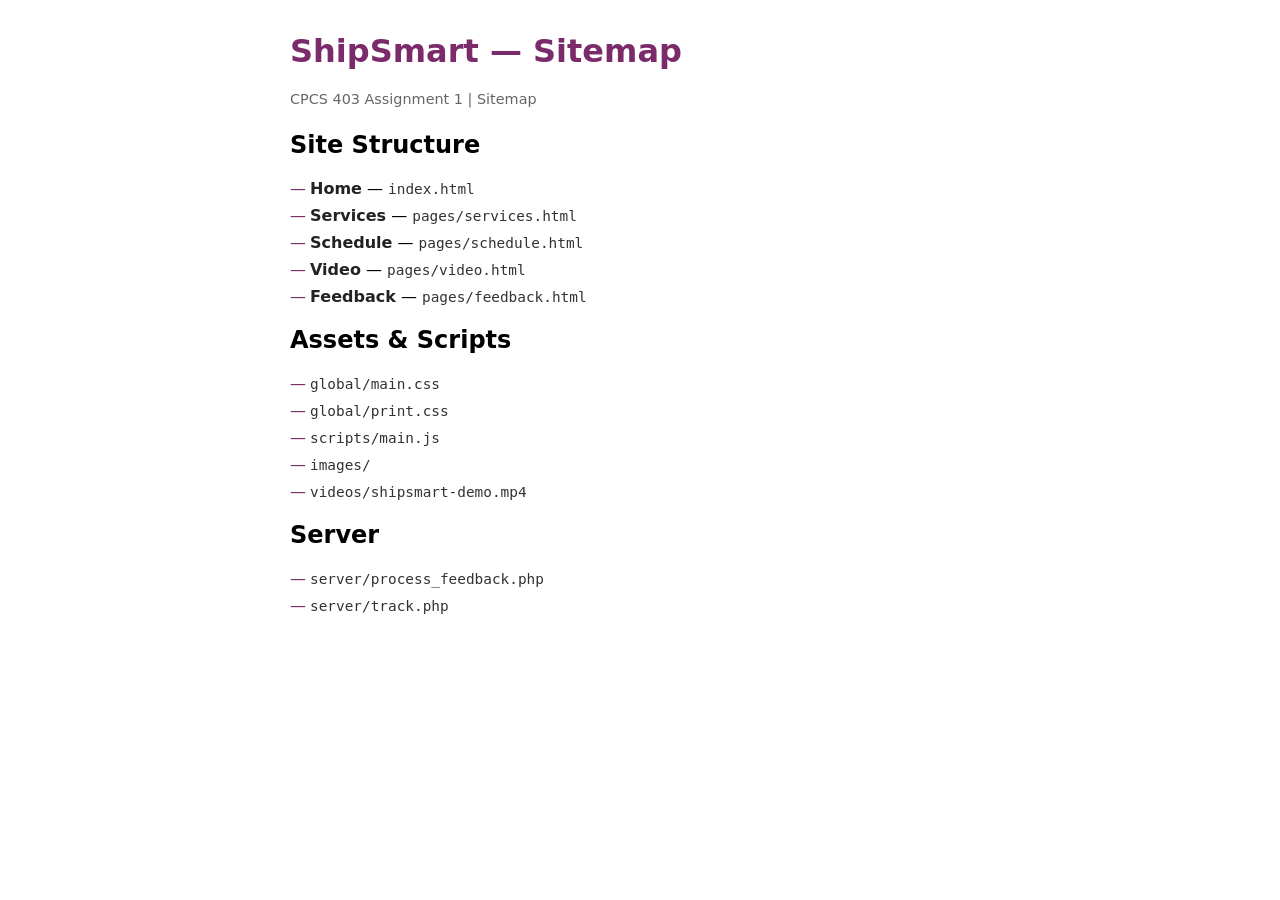
==== docs/sitemap.html @ 71665058 "Add services, video pages; fix validation, loading display; add storyboard and sitemap Made-with: Cu" ====
<!DOCTYPE html>
<html lang="en">
<head>
  <meta charset="UTF-8">
  <meta name="viewport" content="width=device-width, initial-scale=1.0">
  <title>ShipSmart — Sitemap | CPCS 403</title>
  <style>
    body { font-family: system-ui, sans-serif; max-width: 700px; margin: 2rem auto; padding: 0 1.5rem; }
    h1 { color: #7b2b6a; }
    .sitemap { list-style: none; padding: 0; }
    .sitemap li { margin: 0.5rem 0; padding-left: 1.25rem; position: relative; }
    .sitemap li::before { content: "—"; position: absolute; left: 0; color: #7b2b6a; }
    .sitemap .file { font-family: Consolas, monospace; font-size: 0.9rem; color: #333; }
    .sitemap .page-name { font-weight: 700; color: #222; }
    .meta { color: #666; font-size: 0.9rem; margin-bottom: 1.5rem; }
  </style>
</head>
<body>
  <h1>ShipSmart — Sitemap</h1>
  <p class="meta">CPCS 403 Assignment 1 | Sitemap</p>

  <h2>Site Structure</h2>
  <ul class="sitemap">
    <li><span class="page-name">Home</span> — <span class="file">index.html</span></li>
    <li><span class="page-name">Services</span> — <span class="file">pages/services.html</span></li>
    <li><span class="page-name">Schedule</span> — <span class="file">pages/schedule.html</span></li>
    <li><span class="page-name">Video</span> — <span class="file">pages/video.html</span></li>
    <li><span class="page-name">Feedback</span> — <span class="file">pages/feedback.html</span></li>
  </ul>

  <h2>Assets & Scripts</h2>
  <ul class="sitemap">
    <li><span class="file">global/main.css</span></li>
    <li><span class="file">global/print.css</span></li>
    <li><span class="file">scripts/main.js</span></li>
    <li><span class="file">images/</span></li>
    <li><span class="file">videos/shipsmart-demo.mp4</span></li>
  </ul>

  <h2>Server</h2>
  <ul class="sitemap">
    <li><span class="file">server/process_feedback.php</span></li>
    <li><span class="file">server/track.php</span></li>
  </ul>
</body>
</html>
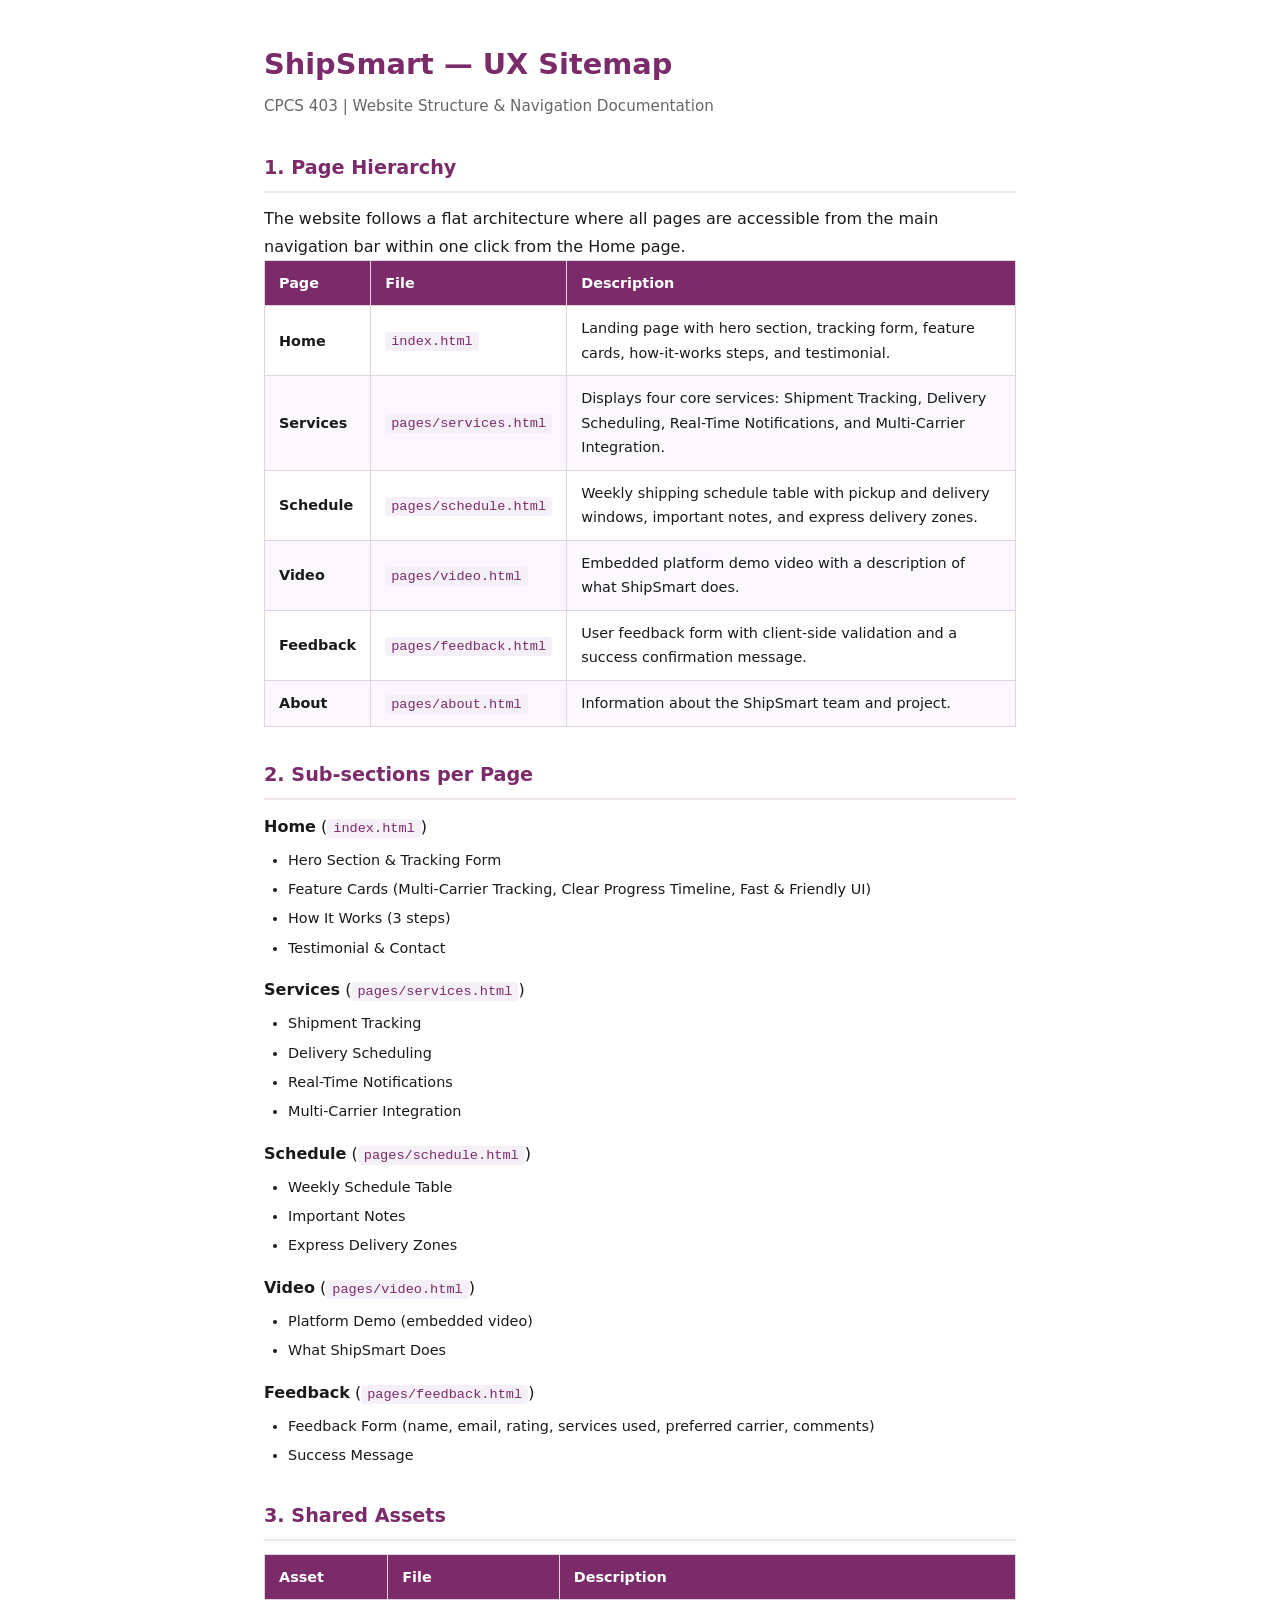
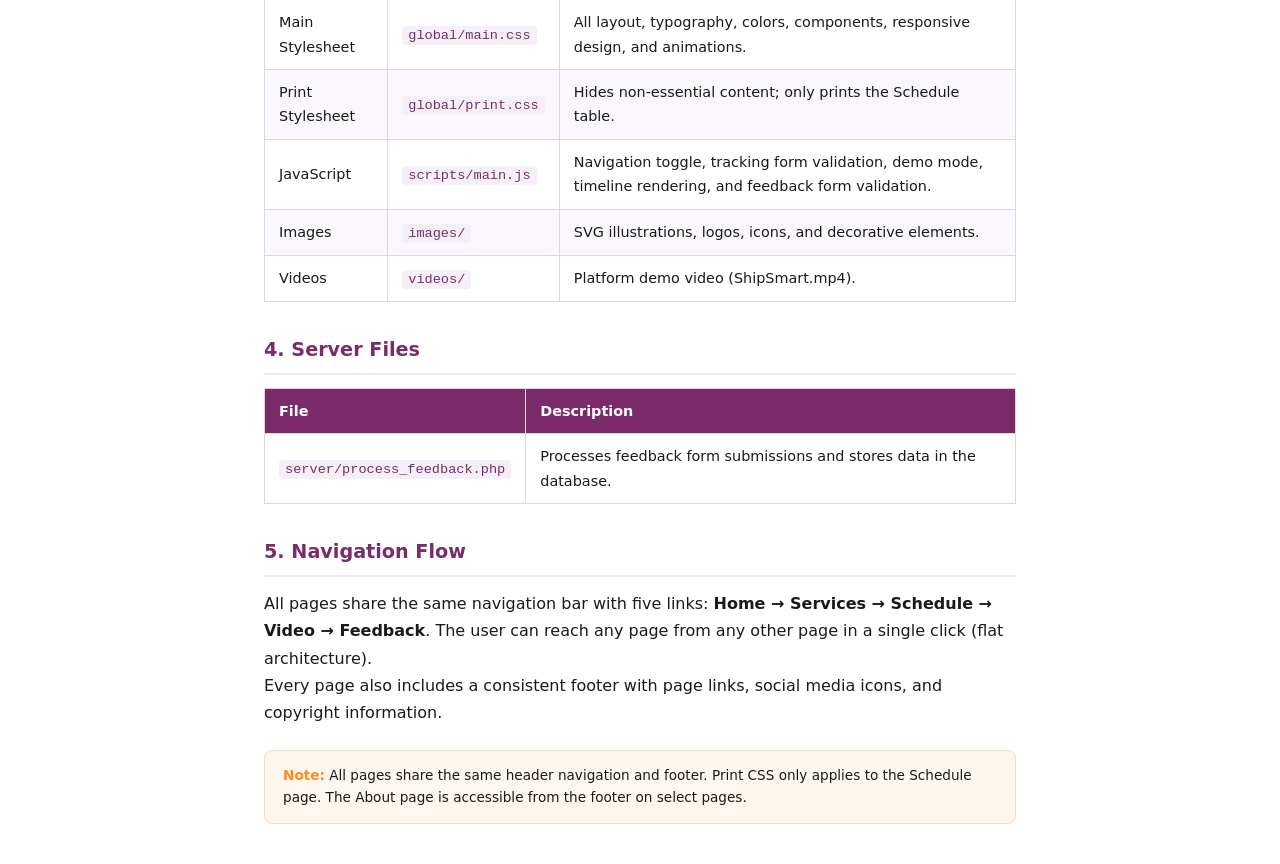
==== commit ef6f1b79: "Update project files" ====
--- a/docs/sitemap.html
+++ b/docs/sitemap.html
@@ -1,46 +1,208 @@
+<!--
+Member 1:
+  Name: Wareef Alzubaidi
+  Student ID: 2207221
+  Section: DAR
+
+Member 2:
+  Name: Sama Salem Salloum
+  Student ID: 2205679
+  Section: DAR
+
+Member 3:
+  Name: Manar Abdullah Alharbi
+  Student ID: 2206712
+  Section: DAR
+
+File: docs/sitemap.html
+Purpose: ShipSmart UX Sitemap — documents the website structure, page hierarchy, navigation flow, and shared assets.
+-->
 <!DOCTYPE html>
 <html lang="en">
 <head>
   <meta charset="UTF-8">
   <meta name="viewport" content="width=device-width, initial-scale=1.0">
-  <title>ShipSmart — Sitemap | CPCS 403</title>
+  <title>ShipSmart — UX Sitemap | CPCS 403</title>
   <style>
-    body { font-family: system-ui, sans-serif; max-width: 700px; margin: 2rem auto; padding: 0 1.5rem; }
-    h1 { color: #7b2b6a; }
-    .sitemap { list-style: none; padding: 0; }
-    .sitemap li { margin: 0.5rem 0; padding-left: 1.25rem; position: relative; }
-    .sitemap li::before { content: "—"; position: absolute; left: 0; color: #7b2b6a; }
-    .sitemap .file { font-family: Consolas, monospace; font-size: 0.9rem; color: #333; }
-    .sitemap .page-name { font-weight: 700; color: #222; }
-    .meta { color: #666; font-size: 0.9rem; margin-bottom: 1.5rem; }
+    *{box-sizing:border-box;margin:0;padding:0}
+    body{font-family:'Segoe UI',system-ui,sans-serif;max-width:800px;margin:0 auto;padding:2.5rem 1.5rem;color:#1a1a1a;line-height:1.7}
+    h1{color:#7b2b6a;font-size:1.8rem;margin-bottom:.3rem}
+    h2{color:#7b2b6a;font-size:1.2rem;margin:2rem 0 .8rem;border-bottom:2px solid #f0e6ef;padding-bottom:.4rem}
+    .subtitle{color:#666;font-size:.95rem;margin-bottom:2rem}
+    table{width:100%;border-collapse:collapse;margin-bottom:1.5rem;font-size:.9rem}
+    th,td{text-align:left;padding:10px 14px;border:1px solid #e0d4de}
+    th{background:#7b2b6a;color:#fff;font-weight:600}
+    tr:nth-child(even){background:#fbf7ff}
+    code{font-family:Consolas,'Courier New',monospace;background:#f5f0f7;padding:2px 6px;border-radius:4px;font-size:.85rem;color:#7b2b6a}
+    .note{background:#fff6f0;border:1px solid #f5dcc8;border-radius:8px;padding:14px 18px;font-size:.85rem;line-height:1.6;margin-top:1.5rem}
+    .note strong{color:#ff8a1f}
+    ul{margin:.5rem 0 1rem 1.5rem}
+    li{margin-bottom:.3rem;font-size:.9rem}
   </style>
 </head>
 <body>
-  <h1>ShipSmart — Sitemap</h1>
-  <p class="meta">CPCS 403 Assignment 1 | Sitemap</p>
-
-  <h2>Site Structure</h2>
-  <ul class="sitemap">
-    <li><span class="page-name">Home</span> — <span class="file">index.html</span></li>
-    <li><span class="page-name">Services</span> — <span class="file">pages/services.html</span></li>
-    <li><span class="page-name">Schedule</span> — <span class="file">pages/schedule.html</span></li>
-    <li><span class="page-name">Video</span> — <span class="file">pages/video.html</span></li>
-    <li><span class="page-name">Feedback</span> — <span class="file">pages/feedback.html</span></li>
-  </ul>
-
-  <h2>Assets & Scripts</h2>
-  <ul class="sitemap">
-    <li><span class="file">global/main.css</span></li>
-    <li><span class="file">global/print.css</span></li>
-    <li><span class="file">scripts/main.js</span></li>
-    <li><span class="file">images/</span></li>
-    <li><span class="file">videos/shipsmart-demo.mp4</span></li>
-  </ul>
-
-  <h2>Server</h2>
-  <ul class="sitemap">
-    <li><span class="file">server/process_feedback.php</span></li>
-    <li><span class="file">server/track.php</span></li>
-  </ul>
+
+  <h1>ShipSmart — UX Sitemap</h1>
+  <p class="subtitle">CPCS 403 | Website Structure &amp; Navigation Documentation</p>
+
+  <!-- ═══════════════════════════════════════════
+       SECTION 1: PAGE HIERARCHY
+       ═══════════════════════════════════════════ -->
+  <h2>1. Page Hierarchy</h2>
+  <p>The website follows a flat architecture where all pages are accessible from the main navigation bar within one click from the Home page.</p>
+
+  <table>
+    <thead>
+      <tr>
+        <th>Page</th>
+        <th>File</th>
+        <th>Description</th>
+      </tr>
+    </thead>
+    <tbody>
+      <tr>
+        <td><strong>Home</strong></td>
+        <td><code>index.html</code></td>
+        <td>Landing page with hero section, tracking form, feature cards, how-it-works steps, and testimonial.</td>
+      </tr>
+      <tr>
+        <td><strong>Services</strong></td>
+        <td><code>pages/services.html</code></td>
+        <td>Displays four core services: Shipment Tracking, Delivery Scheduling, Real-Time Notifications, and Multi-Carrier Integration.</td>
+      </tr>
+      <tr>
+        <td><strong>Schedule</strong></td>
+        <td><code>pages/schedule.html</code></td>
+        <td>Weekly shipping schedule table with pickup and delivery windows, important notes, and express delivery zones.</td>
+      </tr>
+      <tr>
+        <td><strong>Video</strong></td>
+        <td><code>pages/video.html</code></td>
+        <td>Embedded platform demo video with a description of what ShipSmart does.</td>
+      </tr>
+      <tr>
+        <td><strong>Feedback</strong></td>
+        <td><code>pages/feedback.html</code></td>
+        <td>User feedback form with client-side validation and a success confirmation message.</td>
+      </tr>
+      <tr>
+        <td><strong>About</strong></td>
+        <td><code>pages/about.html</code></td>
+        <td>Information about the ShipSmart team and project.</td>
+      </tr>
+    </tbody>
+  </table>
+
+  <!-- ═══════════════════════════════════════════
+       SECTION 2: SUB-SECTIONS PER PAGE
+       ═══════════════════════════════════════════ -->
+  <h2>2. Sub-sections per Page</h2>
+
+  <p><strong>Home</strong> (<code>index.html</code>)</p>
+  <ul>
+    <li>Hero Section &amp; Tracking Form</li>
+    <li>Feature Cards (Multi-Carrier Tracking, Clear Progress Timeline, Fast &amp; Friendly UI)</li>
+    <li>How It Works (3 steps)</li>
+    <li>Testimonial &amp; Contact</li>
+  </ul>
+
+  <p><strong>Services</strong> (<code>pages/services.html</code>)</p>
+  <ul>
+    <li>Shipment Tracking</li>
+    <li>Delivery Scheduling</li>
+    <li>Real-Time Notifications</li>
+    <li>Multi-Carrier Integration</li>
+  </ul>
+
+  <p><strong>Schedule</strong> (<code>pages/schedule.html</code>)</p>
+  <ul>
+    <li>Weekly Schedule Table</li>
+    <li>Important Notes</li>
+    <li>Express Delivery Zones</li>
+  </ul>
+
+  <p><strong>Video</strong> (<code>pages/video.html</code>)</p>
+  <ul>
+    <li>Platform Demo (embedded video)</li>
+    <li>What ShipSmart Does</li>
+  </ul>
+
+  <p><strong>Feedback</strong> (<code>pages/feedback.html</code>)</p>
+  <ul>
+    <li>Feedback Form (name, email, rating, services used, preferred carrier, comments)</li>
+    <li>Success Message</li>
+  </ul>
+
+  <!-- ═══════════════════════════════════════════
+       SECTION 3: SHARED ASSETS
+       ═══════════════════════════════════════════ -->
+  <h2>3. Shared Assets</h2>
+  <table>
+    <thead>
+      <tr>
+        <th>Asset</th>
+        <th>File</th>
+        <th>Description</th>
+      </tr>
+    </thead>
+    <tbody>
+      <tr>
+        <td>Main Stylesheet</td>
+        <td><code>global/main.css</code></td>
+        <td>All layout, typography, colors, components, responsive design, and animations.</td>
+      </tr>
+      <tr>
+        <td>Print Stylesheet</td>
+        <td><code>global/print.css</code></td>
+        <td>Hides non-essential content; only prints the Schedule table.</td>
+      </tr>
+      <tr>
+        <td>JavaScript</td>
+        <td><code>scripts/main.js</code></td>
+        <td>Navigation toggle, tracking form validation, demo mode, timeline rendering, and feedback form validation.</td>
+      </tr>
+      <tr>
+        <td>Images</td>
+        <td><code>images/</code></td>
+        <td>SVG illustrations, logos, icons, and decorative elements.</td>
+      </tr>
+      <tr>
+        <td>Videos</td>
+        <td><code>videos/</code></td>
+        <td>Platform demo video (ShipSmart.mp4).</td>
+      </tr>
+    </tbody>
+  </table>
+
+  <!-- ═══════════════════════════════════════════
+       SECTION 4: SERVER FILES
+       ═══════════════════════════════════════════ -->
+  <h2>4. Server Files</h2>
+  <table>
+    <thead>
+      <tr>
+        <th>File</th>
+        <th>Description</th>
+      </tr>
+    </thead>
+    <tbody>
+      <tr>
+        <td><code>server/process_feedback.php</code></td>
+        <td>Processes feedback form submissions and stores data in the database.</td>
+      </tr>
+    </tbody>
+  </table>
+
+  <!-- ═══════════════════════════════════════════
+       SECTION 5: NAVIGATION FLOW
+       ═══════════════════════════════════════════ -->
+  <h2>5. Navigation Flow</h2>
+  <p>All pages share the same navigation bar with five links: <strong>Home → Services → Schedule → Video → Feedback</strong>. The user can reach any page from any other page in a single click (flat architecture).</p>
+  <p>Every page also includes a consistent footer with page links, social media icons, and copyright information.</p>
+
+  <div class="note">
+    <strong>Note:</strong> All pages share the same header navigation and footer. Print CSS only applies to the Schedule page. The About page is accessible from the footer on select pages.
+  </div>
+
 </body>
 </html>
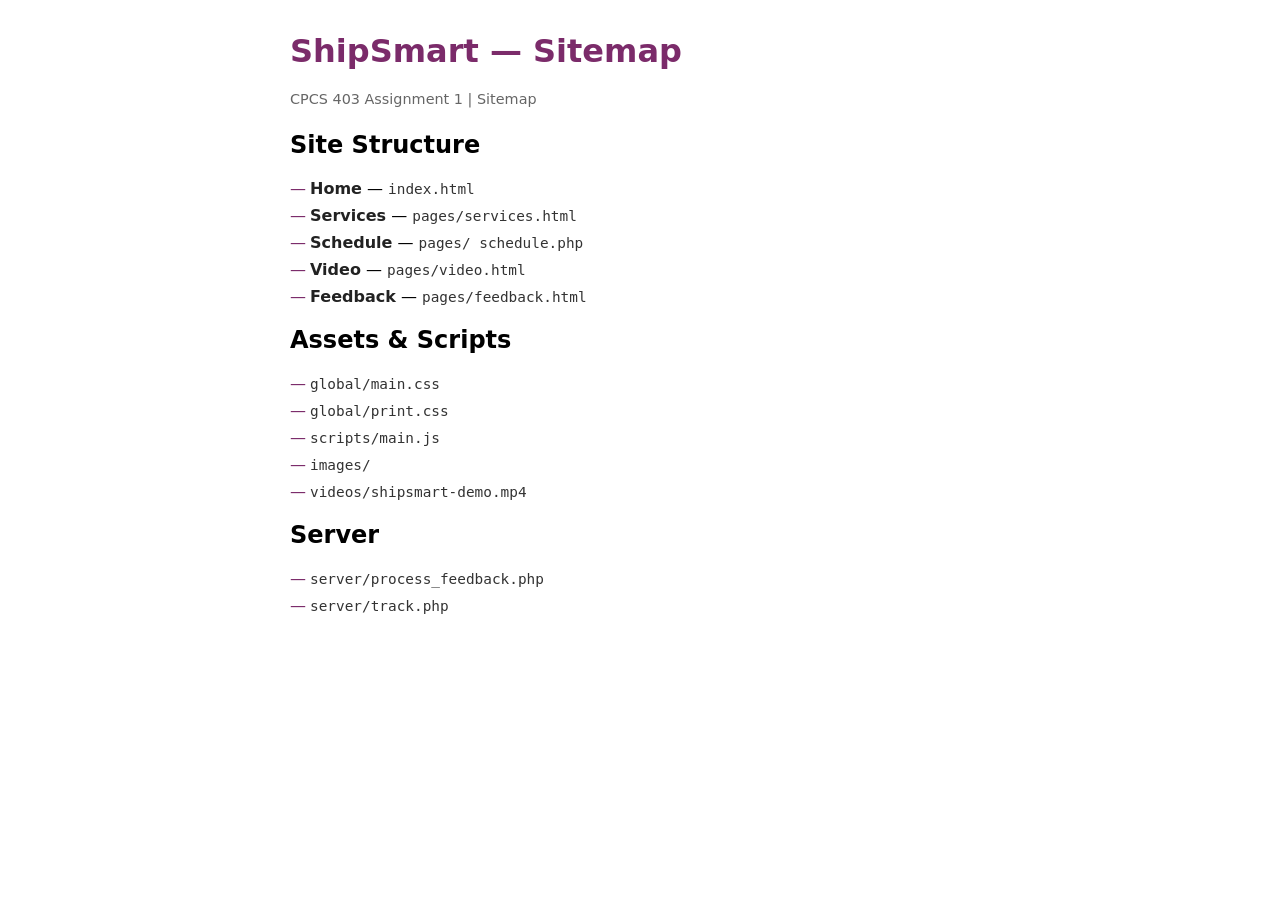
==== commit 608eb75d: "api+aututhaionn added" ====
--- a/docs/sitemap.html
+++ b/docs/sitemap.html
@@ -1,208 +1,46 @@
-<!--
-Member 1:
-  Name: Wareef Alzubaidi
-  Student ID: 2207221
-  Section: DAR
-
-Member 2:
-  Name: Sama Salem Salloum
-  Student ID: 2205679
-  Section: DAR
-
-Member 3:
-  Name: Manar Abdullah Alharbi
-  Student ID: 2206712
-  Section: DAR
-
-File: docs/sitemap.html
-Purpose: ShipSmart UX Sitemap — documents the website structure, page hierarchy, navigation flow, and shared assets.
--->
 <!DOCTYPE html>
 <html lang="en">
 <head>
   <meta charset="UTF-8">
   <meta name="viewport" content="width=device-width, initial-scale=1.0">
-  <title>ShipSmart — UX Sitemap | CPCS 403</title>
+  <title>ShipSmart — Sitemap | CPCS 403</title>
   <style>
-    *{box-sizing:border-box;margin:0;padding:0}
-    body{font-family:'Segoe UI',system-ui,sans-serif;max-width:800px;margin:0 auto;padding:2.5rem 1.5rem;color:#1a1a1a;line-height:1.7}
-    h1{color:#7b2b6a;font-size:1.8rem;margin-bottom:.3rem}
-    h2{color:#7b2b6a;font-size:1.2rem;margin:2rem 0 .8rem;border-bottom:2px solid #f0e6ef;padding-bottom:.4rem}
-    .subtitle{color:#666;font-size:.95rem;margin-bottom:2rem}
-    table{width:100%;border-collapse:collapse;margin-bottom:1.5rem;font-size:.9rem}
-    th,td{text-align:left;padding:10px 14px;border:1px solid #e0d4de}
-    th{background:#7b2b6a;color:#fff;font-weight:600}
-    tr:nth-child(even){background:#fbf7ff}
-    code{font-family:Consolas,'Courier New',monospace;background:#f5f0f7;padding:2px 6px;border-radius:4px;font-size:.85rem;color:#7b2b6a}
-    .note{background:#fff6f0;border:1px solid #f5dcc8;border-radius:8px;padding:14px 18px;font-size:.85rem;line-height:1.6;margin-top:1.5rem}
-    .note strong{color:#ff8a1f}
-    ul{margin:.5rem 0 1rem 1.5rem}
-    li{margin-bottom:.3rem;font-size:.9rem}
+    body { font-family: system-ui, sans-serif; max-width: 700px; margin: 2rem auto; padding: 0 1.5rem; }
+    h1 { color: #7b2b6a; }
+    .sitemap { list-style: none; padding: 0; }
+    .sitemap li { margin: 0.5rem 0; padding-left: 1.25rem; position: relative; }
+    .sitemap li::before { content: "—"; position: absolute; left: 0; color: #7b2b6a; }
+    .sitemap .file { font-family: Consolas, monospace; font-size: 0.9rem; color: #333; }
+    .sitemap .page-name { font-weight: 700; color: #222; }
+    .meta { color: #666; font-size: 0.9rem; margin-bottom: 1.5rem; }
   </style>
 </head>
 <body>
+  <h1>ShipSmart — Sitemap</h1>
+  <p class="meta">CPCS 403 Assignment 1 | Sitemap</p>
 
-  <h1>ShipSmart — UX Sitemap</h1>
-  <p class="subtitle">CPCS 403 | Website Structure &amp; Navigation Documentation</p>
-
-  <!-- ═══════════════════════════════════════════
-       SECTION 1: PAGE HIERARCHY
-       ═══════════════════════════════════════════ -->
-  <h2>1. Page Hierarchy</h2>
-  <p>The website follows a flat architecture where all pages are accessible from the main navigation bar within one click from the Home page.</p>
-
-  <table>
-    <thead>
-      <tr>
-        <th>Page</th>
-        <th>File</th>
-        <th>Description</th>
-      </tr>
-    </thead>
-    <tbody>
-      <tr>
-        <td><strong>Home</strong></td>
-        <td><code>index.html</code></td>
-        <td>Landing page with hero section, tracking form, feature cards, how-it-works steps, and testimonial.</td>
-      </tr>
-      <tr>
-        <td><strong>Services</strong></td>
-        <td><code>pages/services.html</code></td>
-        <td>Displays four core services: Shipment Tracking, Delivery Scheduling, Real-Time Notifications, and Multi-Carrier Integration.</td>
-      </tr>
-      <tr>
-        <td><strong>Schedule</strong></td>
-        <td><code>pages/schedule.html</code></td>
-        <td>Weekly shipping schedule table with pickup and delivery windows, important notes, and express delivery zones.</td>
-      </tr>
-      <tr>
-        <td><strong>Video</strong></td>
-        <td><code>pages/video.html</code></td>
-        <td>Embedded platform demo video with a description of what ShipSmart does.</td>
-      </tr>
-      <tr>
-        <td><strong>Feedback</strong></td>
-        <td><code>pages/feedback.html</code></td>
-        <td>User feedback form with client-side validation and a success confirmation message.</td>
-      </tr>
-      <tr>
-        <td><strong>About</strong></td>
-        <td><code>pages/about.html</code></td>
-        <td>Information about the ShipSmart team and project.</td>
-      </tr>
-    </tbody>
-  </table>
-
-  <!-- ═══════════════════════════════════════════
-       SECTION 2: SUB-SECTIONS PER PAGE
-       ═══════════════════════════════════════════ -->
-  <h2>2. Sub-sections per Page</h2>
-
-  <p><strong>Home</strong> (<code>index.html</code>)</p>
-  <ul>
-    <li>Hero Section &amp; Tracking Form</li>
-    <li>Feature Cards (Multi-Carrier Tracking, Clear Progress Timeline, Fast &amp; Friendly UI)</li>
-    <li>How It Works (3 steps)</li>
-    <li>Testimonial &amp; Contact</li>
+  <h2>Site Structure</h2>
+  <ul class="sitemap">
+    <li><span class="page-name">Home</span> — <span class="file">index.html</span></li>
+    <li><span class="page-name">Services</span> — <span class="file">pages/services.html</span></li>
+    <li><span class="page-name">Schedule</span> — <span class="file">pages/ schedule.php</span></li>
+    <li><span class="page-name">Video</span> — <span class="file">pages/video.html</span></li>
+    <li><span class="page-name">Feedback</span> — <span class="file">pages/feedback.html</span></li>
   </ul>
 
-  <p><strong>Services</strong> (<code>pages/services.html</code>)</p>
-  <ul>
-    <li>Shipment Tracking</li>
-    <li>Delivery Scheduling</li>
-    <li>Real-Time Notifications</li>
-    <li>Multi-Carrier Integration</li>
+  <h2>Assets & Scripts</h2>
+  <ul class="sitemap">
+    <li><span class="file">global/main.css</span></li>
+    <li><span class="file">global/print.css</span></li>
+    <li><span class="file">scripts/main.js</span></li>
+    <li><span class="file">images/</span></li>
+    <li><span class="file">videos/shipsmart-demo.mp4</span></li>
   </ul>
 
-  <p><strong>Schedule</strong> (<code>pages/schedule.html</code>)</p>
-  <ul>
-    <li>Weekly Schedule Table</li>
-    <li>Important Notes</li>
-    <li>Express Delivery Zones</li>
+  <h2>Server</h2>
+  <ul class="sitemap">
+    <li><span class="file">server/process_feedback.php</span></li>
+    <li><span class="file">server/track.php</span></li>
   </ul>
-
-  <p><strong>Video</strong> (<code>pages/video.html</code>)</p>
-  <ul>
-    <li>Platform Demo (embedded video)</li>
-    <li>What ShipSmart Does</li>
-  </ul>
-
-  <p><strong>Feedback</strong> (<code>pages/feedback.html</code>)</p>
-  <ul>
-    <li>Feedback Form (name, email, rating, services used, preferred carrier, comments)</li>
-    <li>Success Message</li>
-  </ul>
-
-  <!-- ═══════════════════════════════════════════
-       SECTION 3: SHARED ASSETS
-       ═══════════════════════════════════════════ -->
-  <h2>3. Shared Assets</h2>
-  <table>
-    <thead>
-      <tr>
-        <th>Asset</th>
-        <th>File</th>
-        <th>Description</th>
-      </tr>
-    </thead>
-    <tbody>
-      <tr>
-        <td>Main Stylesheet</td>
-        <td><code>global/main.css</code></td>
-        <td>All layout, typography, colors, components, responsive design, and animations.</td>
-      </tr>
-      <tr>
-        <td>Print Stylesheet</td>
-        <td><code>global/print.css</code></td>
-        <td>Hides non-essential content; only prints the Schedule table.</td>
-      </tr>
-      <tr>
-        <td>JavaScript</td>
-        <td><code>scripts/main.js</code></td>
-        <td>Navigation toggle, tracking form validation, demo mode, timeline rendering, and feedback form validation.</td>
-      </tr>
-      <tr>
-        <td>Images</td>
-        <td><code>images/</code></td>
-        <td>SVG illustrations, logos, icons, and decorative elements.</td>
-      </tr>
-      <tr>
-        <td>Videos</td>
-        <td><code>videos/</code></td>
-        <td>Platform demo video (ShipSmart.mp4).</td>
-      </tr>
-    </tbody>
-  </table>
-
-  <!-- ═══════════════════════════════════════════
-       SECTION 4: SERVER FILES
-       ═══════════════════════════════════════════ -->
-  <h2>4. Server Files</h2>
-  <table>
-    <thead>
-      <tr>
-        <th>File</th>
-        <th>Description</th>
-      </tr>
-    </thead>
-    <tbody>
-      <tr>
-        <td><code>server/process_feedback.php</code></td>
-        <td>Processes feedback form submissions and stores data in the database.</td>
-      </tr>
-    </tbody>
-  </table>
-
-  <!-- ═══════════════════════════════════════════
-       SECTION 5: NAVIGATION FLOW
-       ═══════════════════════════════════════════ -->
-  <h2>5. Navigation Flow</h2>
-  <p>All pages share the same navigation bar with five links: <strong>Home → Services → Schedule → Video → Feedback</strong>. The user can reach any page from any other page in a single click (flat architecture).</p>
-  <p>Every page also includes a consistent footer with page links, social media icons, and copyright information.</p>
-
-  <div class="note">
-    <strong>Note:</strong> All pages share the same header navigation and footer. Print CSS only applies to the Schedule page. The About page is accessible from the footer on select pages.
-  </div>
-
 </body>
 </html>
